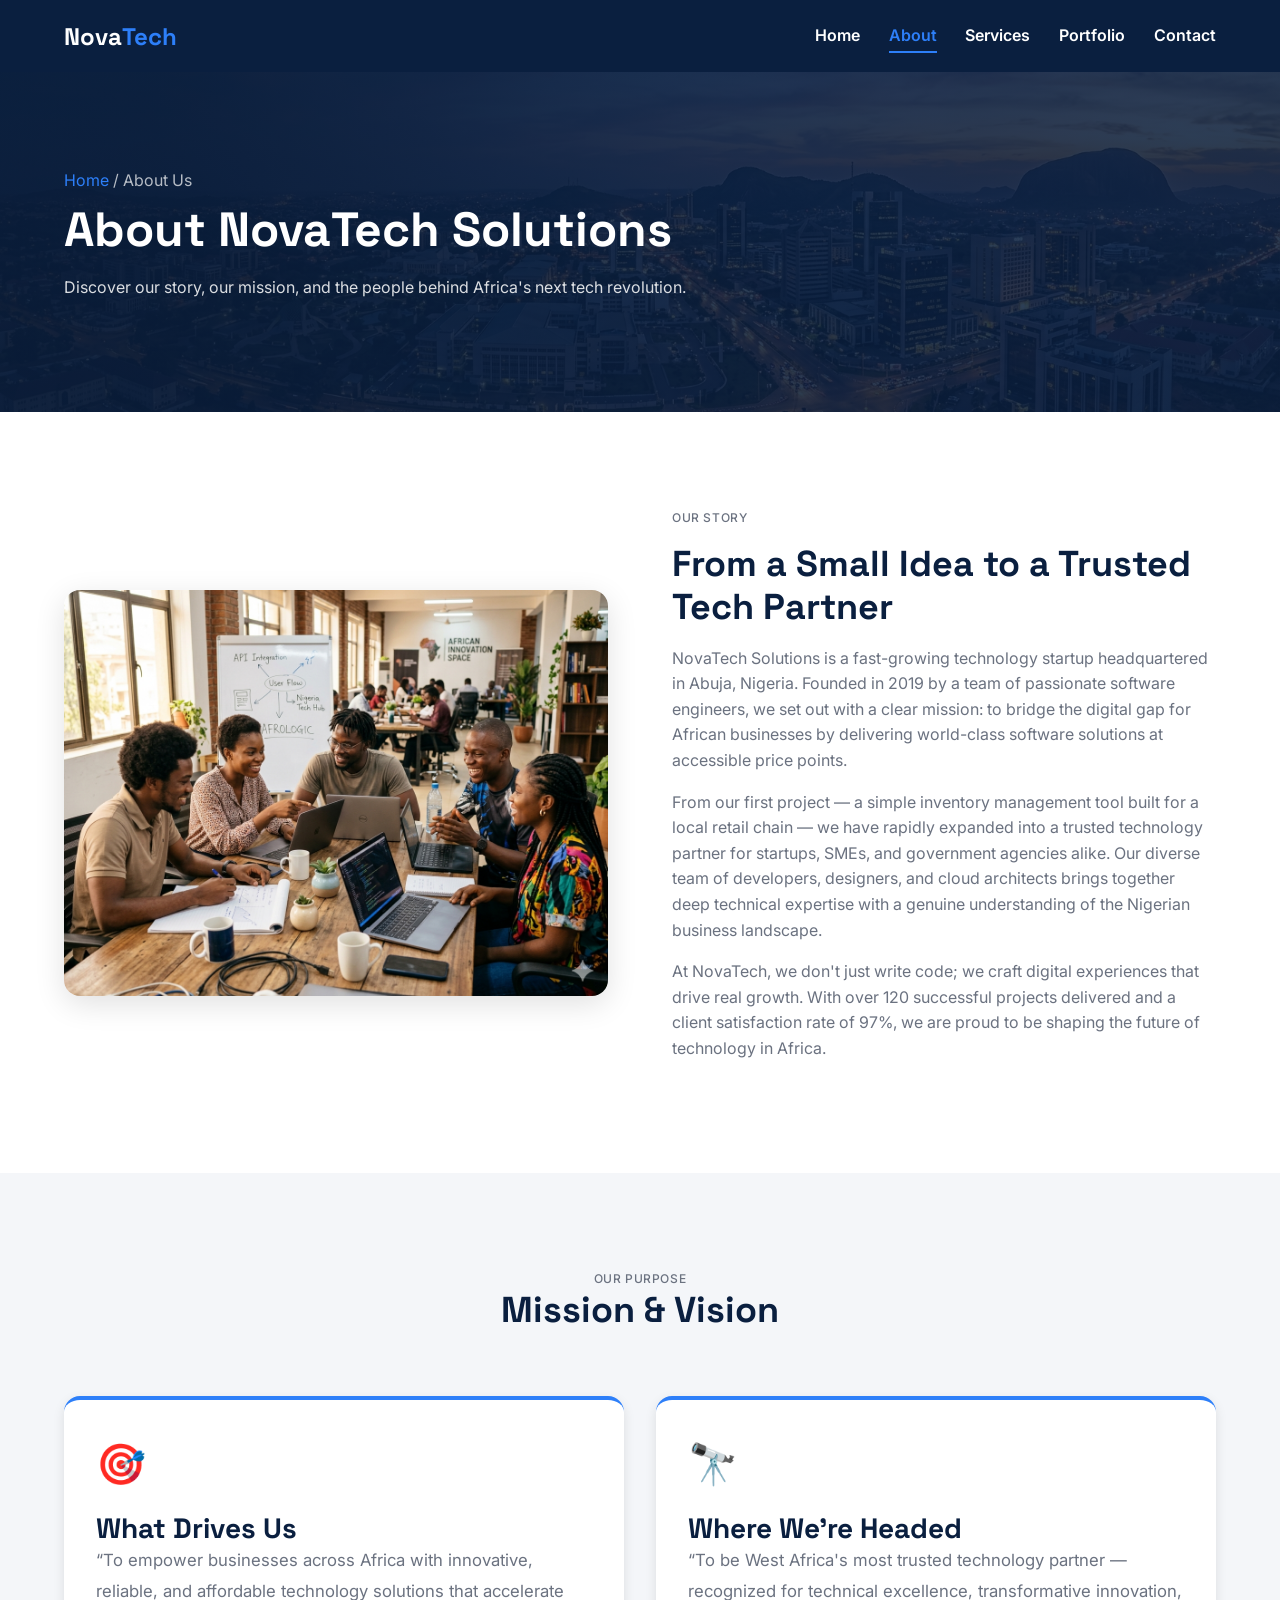
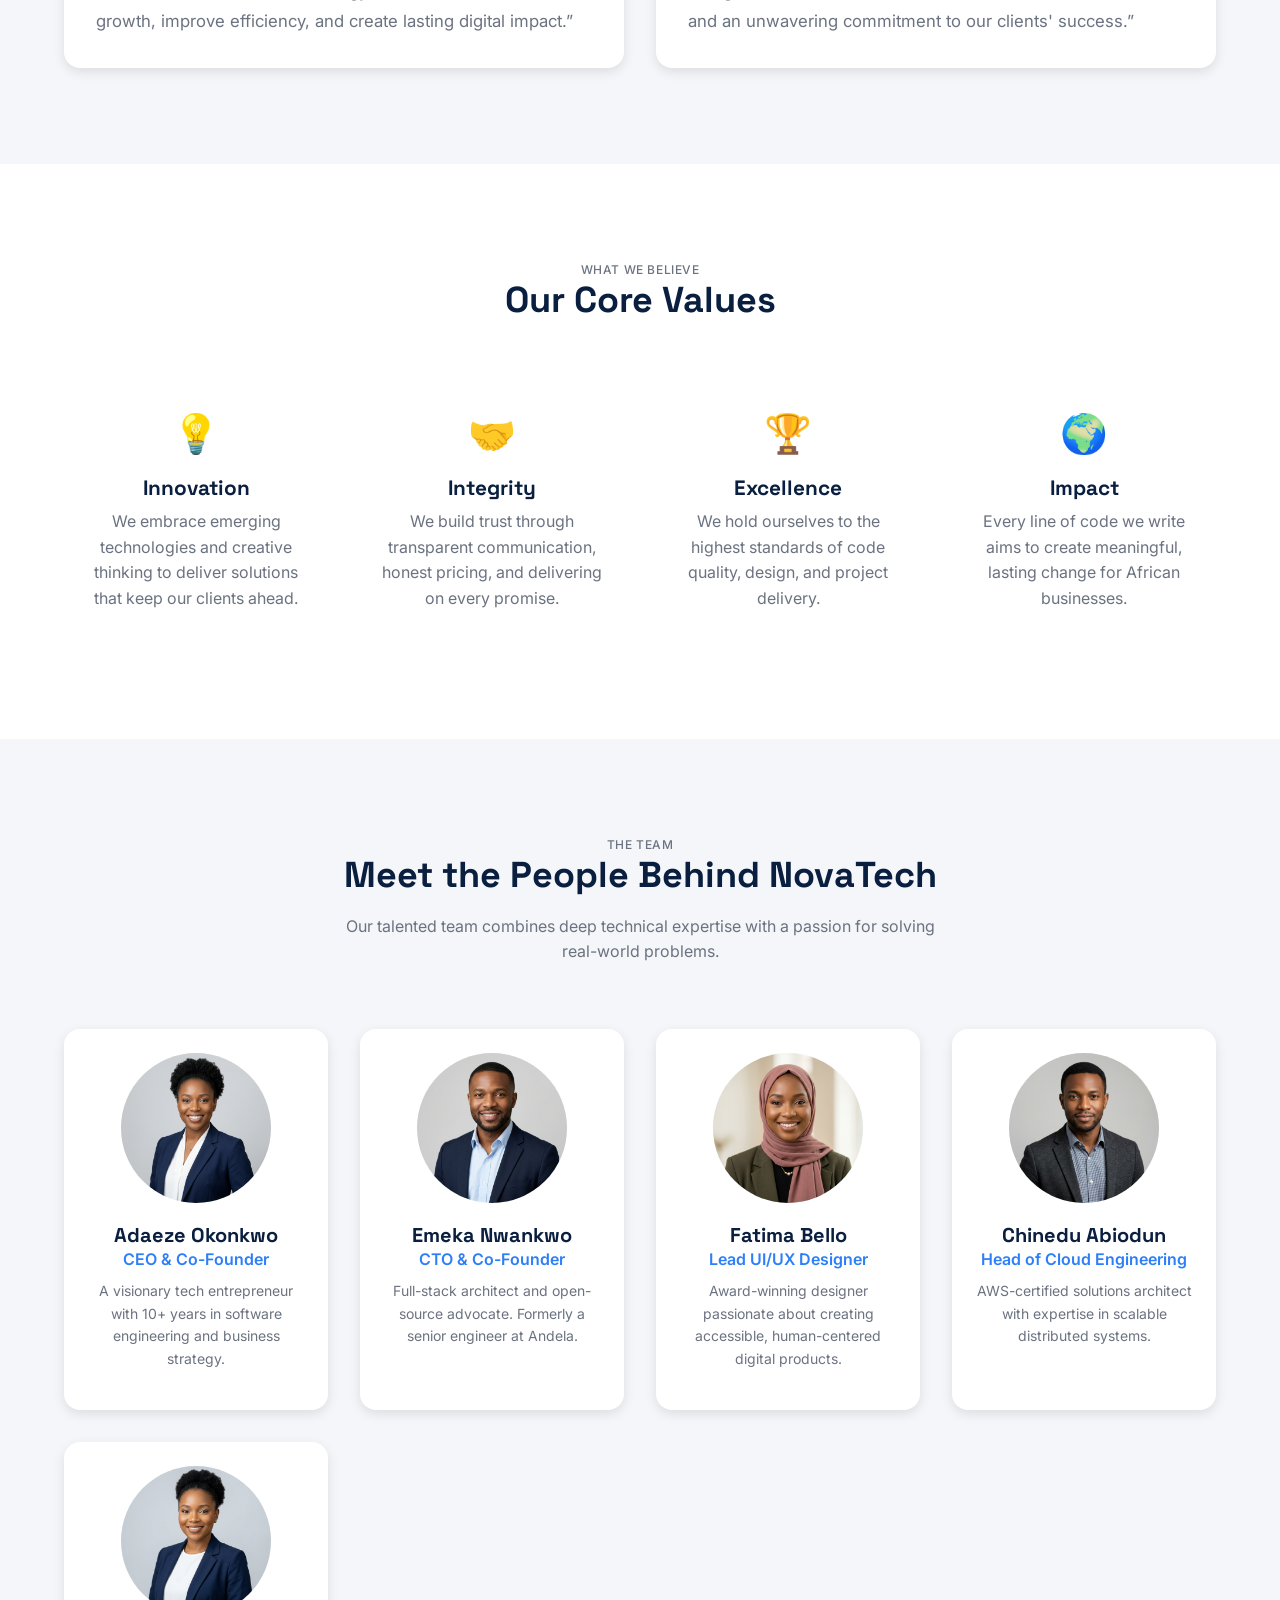
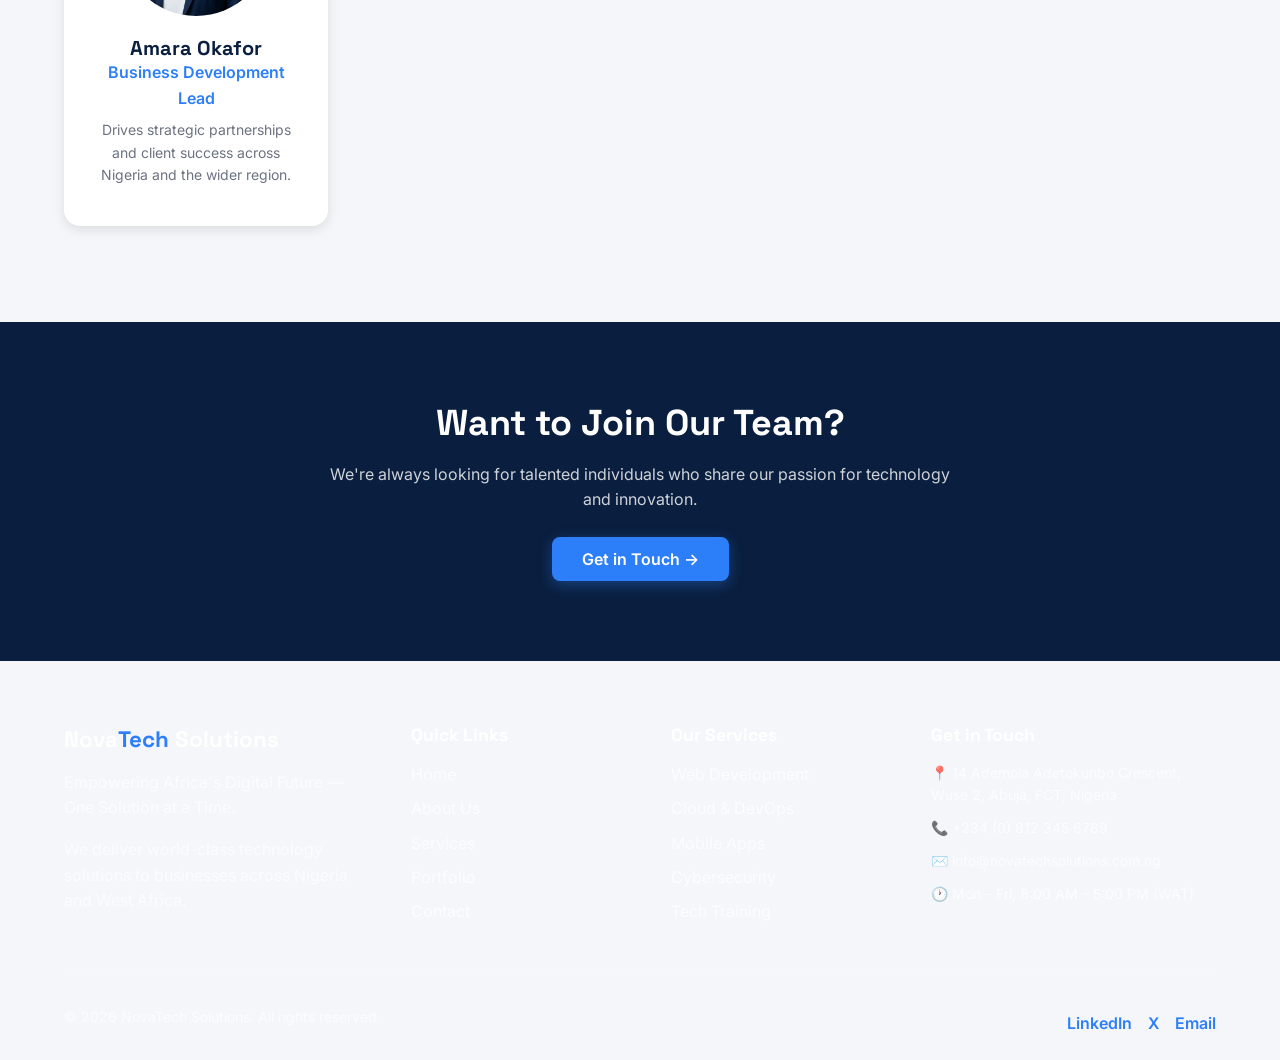
==== about.html @ c5b893ac "first commit" ====
<!DOCTYPE html><html lang="en"><head><meta charset="UTF-8"><meta name="viewport" content="width=device-width, initial-scale=1.0"><meta name="description" content="Discover the story, mission, vision, values and team behind NovaTech Solutions."><meta name="author" content="NovaTech Solutions"><link rel="icon" type="image/png" href="assets/images/icons/favicon.png"><link rel="stylesheet" href="assets/css/styles.css"><title>About Us — NovaTech Solutions</title></head><body>
<header id="main-header">
<nav id="main-nav" class="container flex-between">
<a href="index.html" class="nav-logo"><span class="logo-text">Nova<span class="text-accent">Tech</span></span></a>
<button id="menu-toggle" class="menu-toggle" aria-label="Toggle navigation menu" aria-expanded="false"><span></span><span></span><span></span></button>
<ul id="nav-menu" class="nav-menu">
<li><a href="index.html" class="nav-link ">Home</a></li>
<li><a href="about.html" class="nav-link active">About</a></li>
<li><a href="services.html" class="nav-link ">Services</a></li>
<li><a href="portfolio.html" class="nav-link ">Portfolio</a></li>
<li><a href="contact.html" class="nav-link ">Contact</a></li>
</ul></nav></header>
<main><section class="page-hero" style="background-image:linear-gradient(rgba(10,31,63,.86),rgba(10,31,63,.86)),url('assets/images/hero/about-hero-bg.png')"><div class="container"><p class="breadcrumb"><a href="index.html">Home</a> / About Us</p><h1>About NovaTech Solutions</h1><p>Discover our story, our mission, and the people behind Africa's next tech revolution.</p></div></section>
<section class="section bg-white"><div class="container split"><div class="split-image"><img src="assets/images/about/company-story.png" alt="NovaTech Solutions company story"></div><div class="split-content"><p class="text-caption">OUR STORY</p><h2>From a Small Idea to a Trusted Tech Partner</h2><p>NovaTech Solutions is a fast-growing technology startup headquartered in Abuja, Nigeria. Founded in 2019 by a team of passionate software engineers, we set out with a clear mission: to bridge the digital gap for African businesses by delivering world-class software solutions at accessible price points.</p><p>From our first project — a simple inventory management tool built for a local retail chain — we have rapidly expanded into a trusted technology partner for startups, SMEs, and government agencies alike. Our diverse team of developers, designers, and cloud architects brings together deep technical expertise with a genuine understanding of the Nigerian business landscape.</p><p>At NovaTech, we don't just write code; we craft digital experiences that drive real growth. With over 120 successful projects delivered and a client satisfaction rate of 97%, we are proud to be shaping the future of technology in Africa.</p></div></div></section>
<section class="section"><div class="container"><div class="section-header"><p class="text-caption">OUR PURPOSE</p><h2>Mission & Vision</h2></div><div class="grid grid-2"><article class="card purpose-card"><div class="service-icon">🎯</div><h3>What Drives Us</h3><blockquote>“To empower businesses across Africa with innovative, reliable, and affordable technology solutions that accelerate growth, improve efficiency, and create lasting digital impact.”</blockquote></article><article class="card purpose-card"><div class="service-icon">🔭</div><h3>Where We're Headed</h3><blockquote>“To be West Africa's most trusted technology partner — recognized for technical excellence, transformative innovation, and an unwavering commitment to our clients' success.”</blockquote></article></div></div></section>
<section class="section bg-white"><div class="container"><div class="section-header"><p class="text-caption">WHAT WE BELIEVE</p><h2>Our Core Values</h2></div><div class="grid grid-4"><article class="value"><div>💡</div><h3>Innovation</h3><p>We embrace emerging technologies and creative thinking to deliver solutions that keep our clients ahead.</p></article><article class="value"><div>🤝</div><h3>Integrity</h3><p>We build trust through transparent communication, honest pricing, and delivering on every promise.</p></article><article class="value"><div>🏆</div><h3>Excellence</h3><p>We hold ourselves to the highest standards of code quality, design, and project delivery.</p></article><article class="value"><div>🌍</div><h3>Impact</h3><p>Every line of code we write aims to create meaningful, lasting change for African businesses.</p></article></div></div></section>
<section class="section team-section"><div class="container"><div class="section-header"><p class="text-caption">THE TEAM</p><h2>Meet the People Behind NovaTech</h2><p>Our talented team combines deep technical expertise with a passion for solving real-world problems.</p></div><div class="grid grid-4 team-grid">
<article class="team-card card"><img src="assets/images/team/adaeze-okonkwo.png" alt="Adaeze Okonkwo"><h3>Adaeze Okonkwo</h3><p class="role">CEO & Co-Founder</p><p>A visionary tech entrepreneur with 10+ years in software engineering and business strategy.</p></article><article class="team-card card"><img src="assets/images/team/emeka-nwankwo.png" alt="Emeka Nwankwo"><h3>Emeka Nwankwo</h3><p class="role">CTO & Co-Founder</p><p>Full-stack architect and open-source advocate. Formerly a senior engineer at Andela.</p></article><article class="team-card card"><img src="assets/images/team/fatima-bello.png" alt="Fatima Bello"><h3>Fatima Bello</h3><p class="role">Lead UI/UX Designer</p><p>Award-winning designer passionate about creating accessible, human-centered digital products.</p></article><article class="team-card card"><img src="assets/images/team/chinedu-abiodun.png" alt="Chinedu Abiodun"><h3>Chinedu Abiodun</h3><p class="role">Head of Cloud Engineering</p><p>AWS-certified solutions architect with expertise in scalable distributed systems.</p></article><article class="team-card card"><img src="assets/images/team/amara-okafor.png" alt="Amara Okafor"><h3>Amara Okafor</h3><p class="role">Business Development Lead</p><p>Drives strategic partnerships and client success across Nigeria and the wider region.</p></article></div></div></section>
<section class="cta-section"><div class="container text-center"><h2>Want to Join Our Team?</h2><p>We're always looking for talented individuals who share our passion for technology and innovation.</p><a href="contact.html" class="btn btn-primary">Get in Touch →</a></div></section></main><footer id="main-footer" class="site-footer">
<div class="container">
<div class="footer-grid">
<div><a href="index.html" class="footer-logo">Nova<span>Tech</span> Solutions</a><p>Empowering Africa's Digital Future — One Solution at a Time.</p><p>We deliver world-class technology solutions to businesses across Nigeria and West Africa.</p></div>
<div><h3>Quick Links</h3><ul class="footer-links"><li><a href="index.html">Home</a></li><li><a href="about.html">About Us</a></li><li><a href="services.html">Services</a></li><li><a href="portfolio.html">Portfolio</a></li><li><a href="contact.html">Contact</a></li></ul></div>
<div><h3>Our Services</h3><ul class="footer-links"><li><a href="services.html">Web Development</a></li><li><a href="services.html">Cloud & DevOps</a></li><li><a href="services.html">Mobile Apps</a></li><li><a href="services.html">Cybersecurity</a></li><li><a href="services.html">Tech Training</a></li></ul></div>
<div><h3>Get in Touch</h3><ul class="contact-list"><li>📍 14 Ademola Adetokunbo Crescent, Wuse 2, Abuja, FCT, Nigeria</li><li>📞 <a href="tel:+2348123456789">+234 (0) 812 345 6789</a></li><li>✉️ <a href="mailto:info@novatechsolutions.com.ng">info@novatechsolutions.com.ng</a></li><li>🕐 Mon – Fri, 8:00 AM – 5:00 PM (WAT)</li></ul></div>
</div>
<div class="footer-bottom"><p>© 2026 NovaTech Solutions. All rights reserved.</p><div class="social-links"><a href="https://linkedin.com/company/novatechsolutions" target="_blank" rel="noopener">LinkedIn</a><a href="https://twitter.com/NovaTechAbuja" target="_blank" rel="noopener">X</a><a href="mailto:info@novatechsolutions.com.ng">Email</a></div></div>
</div></footer><button id="scroll-top-btn" class="scroll-top-btn" aria-label="Scroll to top">↑</button><script src="assets/js/main.js"></script></body></html>
---- assets/css/styles.css ----
/* ==========================================================
   NOVATECH SOLUTIONS — DESIGN SYSTEM TOKENS
   Company Website Assessment | 3LOGY Bootcamp 2026
   ========================================================== */

/* ── Google Fonts ───────────────────────────────────────── */
@import url('https://fonts.googleapis.com/css2?family=Inter:wght@400;500;600&family=Space+Grotesk:wght@500;700&display=swap');

/* ── Design Tokens (CSS Custom Properties) ──────────────── */
:root {

  /* ─── Color Palette ─────────────────────────────────── */
  --color-primary:        #0A1F3F;
  --color-primary-hover:  #0D2A52;
  --color-secondary:      #132E5B;
  --color-accent:         #2D7FF9;
  --color-accent-hover:   #1B6AE0;
  --color-accent-light:   #E8F1FE;
  --color-background:     #F4F6F9;
  --color-white:          #FFFFFF;
  --color-text:           #1A1A2E;
  --color-text-light:     #6B7280;
  --color-error:          #E53935;
  --color-success:        #00C853;
  --color-warning:        #FFB300;

  /* ─── Typography ────────────────────────────────────── */
  --font-heading:  'Space Grotesk', sans-serif;
  --font-body:     'Inter', sans-serif;

  /* ─── Font Sizes ────────────────────────────────────── */
  --fs-h1:       3rem;        /* 48px */
  --fs-h2:       2.25rem;     /* 36px */
  --fs-h3:       1.75rem;     /* 28px */
  --fs-h4:       1.375rem;    /* 22px */
  --fs-body:     1rem;        /* 16px */
  --fs-small:    0.875rem;    /* 14px */
  --fs-caption:  0.75rem;     /* 12px */

  /* ─── Font Weights ──────────────────────────────────── */
  --fw-regular:   400;
  --fw-medium:    500;
  --fw-semibold:  600;
  --fw-bold:      700;

  /* ─── Line Heights ──────────────────────────────────── */
  --lh-heading:  1.2;
  --lh-body:     1.6;
  --lh-small:    1.5;

  /* ─── Spacing ───────────────────────────────────────── */
  --space-xs:   0.25rem;    /*  4px */
  --space-sm:   0.5rem;     /*  8px */
  --space-md:   1rem;       /* 16px */
  --space-lg:   1.5rem;     /* 24px */
  --space-xl:   2rem;       /* 32px */
  --space-2xl:  3rem;       /* 48px */
  --space-3xl:  4rem;       /* 64px */
  --space-4xl:  6rem;       /* 96px */

  /* ─── Border Radius ─────────────────────────────────── */
  --radius-sm:    4px;
  --radius-md:    8px;
  --radius-lg:    16px;
  --radius-full:  9999px;

  /* ─── Shadows ───────────────────────────────────────── */
  --shadow-sm:     0 1px 3px rgba(0, 0, 0, 0.08);
  --shadow-md:     0 4px 12px rgba(0, 0, 0, 0.1);
  --shadow-lg:     0 8px 30px rgba(0, 0, 0, 0.12);
  --shadow-accent: 0 4px 14px rgba(45, 127, 249, 0.35);

  /* ─── Transitions ───────────────────────────────────── */
  --transition-fast:    all 0.15s ease;
  --transition-normal:  all 0.3s ease;
  --transition-slow:    all 0.5s ease;

  /* ─── Layout ────────────────────────────────────────── */
  --max-width:   1200px;
  --nav-height:  72px;
}


/* ==========================================================
   BASE RESET & GLOBAL STYLES
   ========================================================== */

*,
*::before,
*::after {
  margin: 0;
  padding: 0;
  box-sizing: border-box;
}

html {
  font-size: 16px;              /* 1rem = 16px */
  scroll-behavior: smooth;
}

body {
  font-family: var(--font-body);
  font-size: var(--fs-body);
  font-weight: var(--fw-regular);
  line-height: var(--lh-body);
  color: var(--color-text);
  background-color: var(--color-background);
  -webkit-font-smoothing: antialiased;
  -moz-osx-font-smoothing: grayscale;
}

img {
  max-width: 100%;
  height: auto;
  display: block;
}

ul, ol {
  list-style: none;
}


/* ==========================================================
   TYPOGRAPHY
   ========================================================== */

h1, h2, h3, h4 {
  font-family: var(--font-heading);
  line-height: var(--lh-heading);
  color: var(--color-primary);
}

h1 { font-size: var(--fs-h1); font-weight: var(--fw-bold);   }
h2 { font-size: var(--fs-h2); font-weight: var(--fw-bold);   }
h3 { font-size: var(--fs-h3); font-weight: var(--fw-bold);   }
h4 { font-size: var(--fs-h4); font-weight: var(--fw-medium); }

p {
  margin-bottom: var(--space-md);
  color: var(--color-text);
}

small,
.text-small {
  font-size: var(--fs-small);
  line-height: var(--lh-small);
}

.text-caption {
  font-size: var(--fs-caption);
  font-weight: var(--fw-medium);
  color: var(--color-text-light);
  text-transform: uppercase;
  letter-spacing: 0.05em;
}

a {
  color: var(--color-accent);
  text-decoration: none;
  transition: var(--transition-fast);
}

a:hover {
  color: var(--color-accent-hover);
}


/* ==========================================================
   BUTTON STYLES
   ========================================================== */

.btn {
  display: inline-flex;
  align-items: center;
  justify-content: center;
  gap: var(--space-sm);
  padding: 0.75rem 1.75rem;
  font-family: var(--font-body);
  font-size: var(--fs-body);
  font-weight: var(--fw-semibold);
  line-height: 1;
  border: 2px solid transparent;
  border-radius: var(--radius-md);
  cursor: pointer;
  transition: var(--transition-normal);
  text-decoration: none;
}

.btn:active {
  transform: translateY(0);
}

/* ─── Primary Button ──────────────────────────────────── */
.btn-primary {
  background-color: var(--color-accent);
  color: var(--color-white);
  border-color: var(--color-accent);
  box-shadow: var(--shadow-accent);
}

.btn-primary:hover {
  background-color: var(--color-accent-hover);
  border-color: var(--color-accent-hover);
  box-shadow: 0 6px 20px rgba(45, 127, 249, 0.45);
  transform: translateY(-2px);
}

/* ─── Secondary Button ────────────────────────────────── */
.btn-secondary {
  background-color: var(--color-primary);
  color: var(--color-white);
  border-color: var(--color-primary);
  box-shadow: 0 4px 14px rgba(10, 31, 63, 0.25);
}

.btn-secondary:hover {
  background-color: var(--color-primary-hover);
  border-color: var(--color-primary-hover);
  box-shadow: 0 6px 20px rgba(10, 31, 63, 0.35);
  transform: translateY(-2px);
}

/* ─── Outline Button ──────────────────────────────────── */
.btn-outline {
  background-color: transparent;
  color: var(--color-accent);
  border-color: var(--color-accent);
}

.btn-outline:hover {
  background-color: var(--color-accent);
  color: var(--color-white);
  box-shadow: var(--shadow-accent);
  transform: translateY(-2px);
}


/* ==========================================================
   LAYOUT UTILITIES
   ========================================================== */

.container {
  width: 100%;
  max-width: var(--max-width);
  margin: 0 auto;
  padding: 0 var(--space-lg);
}

.section {
  padding: var(--space-4xl) 0;
}

.section-header {
  text-align: center;
  margin-bottom: var(--space-3xl);
}

.section-header h2 {
  margin-bottom: var(--space-md);
}

.section-header p {
  max-width: 600px;
  margin: 0 auto;
  color: var(--color-text-light);
}


/* ==========================================================
   CARD COMPONENT
   ========================================================== */

.card {
  background-color: var(--color-white);
  border-radius: var(--radius-lg);
  padding: var(--space-xl);
  box-shadow: var(--shadow-md);
  transition: var(--transition-normal);
}

.card:hover {
  box-shadow: var(--shadow-lg);
  transform: translateY(-4px);
}


/* ==========================================================
   FORM ELEMENTS
   ========================================================== */

.form-group {
  margin-bottom: var(--space-lg);
}

.form-group label {
  display: block;
  font-size: var(--fs-small);
  font-weight: var(--fw-medium);
  color: var(--color-text);
  margin-bottom: var(--space-xs);
}

.form-group input,
.form-group textarea,
.form-group select {
  width: 100%;
  padding: 0.75rem 1rem;
  font-family: var(--font-body);
  font-size: var(--fs-body);
  color: var(--color-text);
  background-color: var(--color-white);
  border: 1.5px solid #D1D5DB;
  border-radius: var(--radius-md);
  transition: var(--transition-fast);
  outline: none;
}

.form-group input:focus,
.form-group textarea:focus,
.form-group select:focus {
  border-color: var(--color-accent);
  box-shadow: 0 0 0 3px var(--color-accent-light);
}

.form-group input::placeholder,
.form-group textarea::placeholder {
  color: var(--color-text-light);
}

.form-group textarea {
  resize: vertical;
  min-height: 120px;
}

.form-error {
  font-size: var(--fs-small);
  color: var(--color-error);
  margin-top: var(--space-xs);
}


/* ==========================================================
   HELPER / UTILITY CLASSES
   ========================================================== */

.text-center  { text-align: center; }
.text-left    { text-align: left; }
.text-right   { text-align: right; }
.text-accent  { color: var(--color-accent); }
.text-muted   { color: var(--color-text-light); }
.text-white   { color: var(--color-white); }
.bg-primary   { background-color: var(--color-primary); }
.bg-secondary { background-color: var(--color-secondary); }
.bg-white     { background-color: var(--color-white); }
.bg-light     { background-color: var(--color-background); }

.flex         { display: flex; }
.flex-center  { display: flex; align-items: center; justify-content: center; }
.flex-between { display: flex; align-items: center; justify-content: space-between; }
.flex-column  { flex-direction: column; }
.flex-wrap    { flex-wrap: wrap; }
.gap-sm       { gap: var(--space-sm); }
.gap-md       { gap: var(--space-md); }
.gap-lg       { gap: var(--space-lg); }
.gap-xl       { gap: var(--space-xl); }


/* ==========================================================
   RESPONSIVE GRID (Simple 12-column helper)
   ========================================================== */

.grid {
  display: grid;
  gap: var(--space-xl);
}

.grid-2 { grid-template-columns: repeat(2, 1fr); }
.grid-3 { grid-template-columns: repeat(3, 1fr); }
.grid-4 { grid-template-columns: repeat(4, 1fr); }

@media (max-width: 992px) {
  .grid-4 { grid-template-columns: repeat(2, 1fr); }
  .grid-3 { grid-template-columns: repeat(2, 1fr); }
}

@media (max-width: 768px) {
  :root {
    --fs-h1:   2.25rem;   /* 36px on mobile */
    --fs-h2:   1.75rem;   /* 28px on mobile */
    --fs-h3:   1.5rem;    /* 24px on mobile */
  }

  .grid-2,
  .grid-3,
  .grid-4 {
    grid-template-columns: 1fr;
  }

  .section {
    padding: var(--space-3xl) 0;
  }
}

@media (max-width: 480px) {
  :root {
    --fs-h1:   2rem;      /* 32px on small mobile */
  }

  .container {
    padding: 0 var(--space-md);
  }
}


/* ==========================================================
   STUDENTS: ADD YOUR CUSTOM STYLES BELOW THIS LINE
   ========================================================== */


/* ==========================================================
   NOVATECH CUSTOM COMPONENTS
   ========================================================== */
body { overflow-x: hidden; }
main { padding-top: var(--nav-height); }

#main-header {
  position: fixed; top: 0; left: 0; width: 100%; height: var(--nav-height);
  z-index: 100; background: var(--color-primary); transition: var(--transition-normal);
}
#main-header.scrolled { background: rgba(10,31,63,.96); box-shadow: var(--shadow-lg); }
#main-nav { height: 100%; }
.nav-logo { color: var(--color-white); font: 700 1.5rem var(--font-heading); }
.nav-logo:hover { color: var(--color-white); }
.nav-menu { display:flex; align-items:center; gap:1.8rem; }
.nav-link { color: var(--color-white); font-weight:600; position:relative; padding:.5rem 0; }
.nav-link:hover, .nav-link.active { color:var(--color-accent); }
.nav-link.active::after { content:""; position:absolute; left:0; right:0; bottom:0; height:2px; background:var(--color-accent); }
.menu-toggle { display:none; width:44px; height:44px; border:0; background:transparent; cursor:pointer; padding:9px; }
.menu-toggle span { display:block; height:2px; background:white; margin:5px 0; transition:.25s; }
.menu-toggle.active span:nth-child(1){transform:translateY(7px) rotate(45deg)}
.menu-toggle.active span:nth-child(2){opacity:0}
.menu-toggle.active span:nth-child(3){transform:translateY(-7px) rotate(-45deg)}

.hero { min-height:calc(100vh - var(--nav-height)); position:relative; display:flex; align-items:center; color:white; background:linear-gradient(135deg,rgba(10,31,63,.92),rgba(19,46,91,.85)),url('../images/hero/hero-bg.png') center/cover; }
.hero-overlay { position:absolute; inset:0; background:linear-gradient(135deg,rgba(10,31,63,.35),rgba(45,127,249,.18)); }
.hero-content { position:relative; z-index:1; max-width:800px; text-align:center; margin:auto; }
.hero h1 { color:white; font-size:clamp(2.6rem,6vw,4.5rem); margin:1rem 0; }
.hero p:not(.text-caption) { color:rgba(255,255,255,.88); max-width:680px; margin:0 auto 2rem; font-size:1.08rem; }
.hero-actions { display:flex; justify-content:center; gap:1rem; flex-wrap:wrap; }
.hero-outline { color:white; border-color:white; }
.hero-outline:hover { color:white; border-color:var(--color-accent); }

.page-hero { min-height:340px; display:flex; align-items:center; color:white; background-color:var(--color-primary); background-position:center; background-size:cover; }
.page-hero h1 { color:white; margin:.5rem 0 1rem; }
.page-hero > .container > p:not(.breadcrumb) { color:rgba(255,255,255,.85); max-width:700px; }
.breadcrumb { color:rgba(255,255,255,.7); margin:0; }
.breadcrumb a { color:var(--color-accent); }

.service-icon { font-size:2.5rem; margin-bottom:1rem; }
.service-preview h3 { font-size:1.35rem; }
.service-preview p { color:var(--color-text-light); }
.service-preview a { font-weight:600; }
.stats-section { background:var(--color-background); }
.stat { text-align:center; padding:1.5rem; }
.stat strong { display:block; color:var(--color-accent); font:700 3rem var(--font-heading); }
.stat span { color:var(--color-text-light); }
.split { display:grid; grid-template-columns:1fr 1fr; gap:4rem; align-items:center; }
.split-image img { width:100%; border-radius:var(--radius-lg); box-shadow:var(--shadow-lg); }
.split-content h2 { margin:.5rem 0 1rem; }
.split-content p { color:var(--color-text-light); }
.testimonials { background:var(--color-background); }
.testimonial p { color:var(--color-text-light); font-style:italic; }
.testimonial strong, .testimonial span { display:block; }
.testimonial span { color:var(--color-text-light); font-size:var(--fs-small); margin-top:.25rem; }
.cta-section { padding:5rem 0; background:var(--color-primary); color:white; }
.cta-section h2 { color:white; margin-bottom:1rem; }
.cta-section p { color:rgba(255,255,255,.8); max-width:650px; margin:0 auto 1.5rem; }

.purpose-card { border-top:4px solid var(--color-accent); }
.purpose-card blockquote { color:var(--color-text-light); font-size:1.05rem; line-height:1.8; }
.value { text-align:center; padding:1rem; }
.value > div { font-size:2.4rem; }
.value h3 { font-size:1.3rem; margin:.75rem 0 .5rem; }
.value p { color:var(--color-text-light); }
.team-section { background:var(--color-background); }
.team-grid { align-items:stretch; }
.team-card { text-align:center; padding:1.5rem; }
.team-card img { width:150px; height:150px; object-fit:cover; border-radius:50%; margin:0 auto 1.25rem; }
.team-card h3 { font-size:1.25rem; }
.team-card .role { color:var(--color-accent); font-weight:600; margin-bottom:.5rem; }
.team-card > p:last-child { color:var(--color-text-light); font-size:var(--fs-small); }

.services-grid .service-card { display:flex; flex-direction:column; }
.service-card { position:relative; }
.service-number { position:absolute; top:1.5rem; right:1.5rem; color:#dbe5f4; font:700 2rem var(--font-heading); }
.service-card h2 { font-size:1.4rem; margin-bottom:.75rem; }
.service-card > p { color:var(--color-text-light); }
.feature-list { margin:0 0 1.5rem; }
.feature-list li { color:var(--color-text-light); margin:.55rem 0; font-size:var(--fs-small); }
.service-card .btn { margin-top:auto; align-self:flex-start; }

.modal { display:none; position:fixed; inset:0; z-index:1000; align-items:center; justify-content:center; }
.modal.active { display:flex; }
.modal-overlay { position:absolute; inset:0; background:rgba(0,0,0,.65); }
.modal-container { position:relative; z-index:1001; width:min(600px,90%); max-height:80vh; overflow:auto; padding:2.5rem; background:var(--color-white); border-radius:var(--radius-lg); box-shadow:var(--shadow-lg); }
.modal-container h2 { margin:.5rem 0 1rem; }
.modal-close { position:absolute; top:1rem; right:1rem; border:0; background:transparent; font-size:2rem; color:var(--color-text-light); cursor:pointer; }
.modal-close:hover { color:var(--color-error); }

.filter-buttons { display:flex; justify-content:center; flex-wrap:wrap; gap:.75rem; margin-bottom:2.5rem; }
.filter-btn { padding:.65rem 1rem; }
.filter-btn.active { background:var(--color-accent); color:white; }
.portfolio-card { padding:0; overflow:hidden; }
.portfolio-card.hidden { display:none; }
.portfolio-card > img { width:100%; aspect-ratio:16/10; object-fit:cover; }
.portfolio-content { padding:1.5rem; }
.portfolio-content h2 { font-size:1.4rem; margin:.7rem 0; }
.portfolio-content p { color:var(--color-text-light); }
.tag { display:inline-block; padding:.25rem .65rem; border-radius:var(--radius-full); background:var(--color-accent-light); color:var(--color-accent); font-size:var(--fs-caption); font-weight:600; text-transform:uppercase; }

.contact-grid { display:grid; grid-template-columns:1.2fr .8fr; gap:4rem; }
.contact-grid h2 { margin:.5rem 0 1rem; }
#contact-form-wrapper > p:not(.text-caption), .contact-info > p:not(.text-caption) { color:var(--color-text-light); }
.form-error { display:block; min-height:1.25rem; }
.input-error { border-color:var(--color-error)!important; box-shadow:0 0 0 3px rgba(229,57,53,.12)!important; }
.form-success { margin-top:1rem; color:var(--color-success); font-weight:600; }
.contact-info { background:var(--color-background); border-radius:var(--radius-lg); padding:2rem; }
.info-item { display:flex; gap:1rem; margin:1.5rem 0; }
.info-item > span { font-size:1.4rem; }
.info-item strong { display:block; margin-bottom:.25rem; }
.info-item p { color:var(--color-text-light); margin:0; }
.contact-social { border-top:1px solid #d9dee7; padding-top:1.5rem; margin-top:2rem; }
.social-links { display:flex; gap:1rem; margin-top:.75rem; }
.social-links a { color:var(--color-accent); font-weight:600; }
.map-placeholder { padding:4rem 0; background:linear-gradient(135deg,#dce8f8,#eef3f8); }
.map-placeholder .container > div { min-height:220px; display:flex; flex-direction:column; align-items:center; justify-content:center; text-align:center; border:2px dashed #9bb4d3; border-radius:var(--radius-lg); background:rgba(255,255,255,.55); }
.map-placeholder span { font-size:2.5rem; }

.site-footer { color:white; padding:4rem 0 1.5rem; }
.site-footer p { color:rgba(255,255,255,.7); }
.footer-grid { display:grid; grid-template-columns:1.4fr 1fr 1fr 1.3fr; gap:2.5rem; }
.site-footer h3 { color:white; font-size:1.1rem; margin-bottom:1rem; }
.footer-logo { color:white; font:700 1.4rem var(--font-heading); display:inline-block; margin-bottom:1rem; }
.footer-logo span { color:var(--color-accent); }
.footer-links li { margin:.55rem 0; }
.footer-links a, .contact-list a { color:rgba(255,255,255,.75); }
.footer-links a:hover, .contact-list a:hover { color:white; }
.contact-list li { color:rgba(255,255,255,.75); margin:.65rem 0; font-size:var(--fs-small); }
.footer-bottom { display:flex; justify-content:space-between; align-items:center; gap:1rem; border-top:1px solid rgba(255,255,255,.15); margin-top:2.5rem; padding-top:1.5rem; }
.footer-bottom p { margin:0; font-size:var(--fs-small); }

.scroll-top-btn { position:fixed; right:1.5rem; bottom:1.5rem; width:48px; height:48px; border:0; border-radius:50%; background:var(--color-accent); color:white; font-size:1.3rem; cursor:pointer; opacity:0; pointer-events:none; transform:translateY(10px); transition:var(--transition-normal); box-shadow:var(--shadow-md); z-index:99; }
.scroll-top-btn.visible { opacity:1; pointer-events:auto; transform:translateY(0); }
.scroll-top-btn:hover { background:var(--color-accent-hover); transform:translateY(-3px); }

@media (max-width: 992px) {
  .footer-grid { grid-template-columns:repeat(2,1fr); }
  .contact-grid { grid-template-columns:1fr; }
  .team-grid { grid-template-columns:repeat(2,1fr); }
}
@media (max-width: 768px) {
  body.menu-open { overflow:hidden; }
  .menu-toggle { display:block; }
  .nav-menu { position:absolute; top:var(--nav-height); left:0; right:0; display:flex; flex-direction:column; align-items:stretch; gap:0; background:var(--color-primary); padding:.5rem 1.5rem 1rem; transform:translateY(-130%); opacity:0; pointer-events:none; transition:.25s ease; box-shadow:var(--shadow-lg); }
  .nav-menu.active { transform:translateY(0); opacity:1; pointer-events:auto; }
  .nav-link { display:block; padding:1rem; border-bottom:1px solid rgba(255,255,255,.08); }
  .nav-link.active::after { display:none; }
  .hero { min-height:calc(100vh - var(--nav-height)); }
  .split { grid-template-columns:1fr; gap:2rem; }
  .split-image { order:0; }
  .footer-grid { grid-template-columns:1fr; }
  .footer-bottom { flex-direction:column; align-items:flex-start; }
  .page-hero { min-height:300px; }
}
@media (max-width: 560px) {
  .hero h1 { font-size:2.5rem; }
  .hero-actions { flex-direction:column; }
  .hero-actions .btn { width:100%; }
  .team-grid { grid-template-columns:1fr; }
  .filter-buttons .btn { flex:1 1 40%; }
  .modal-container { padding:2rem 1.5rem; }
}
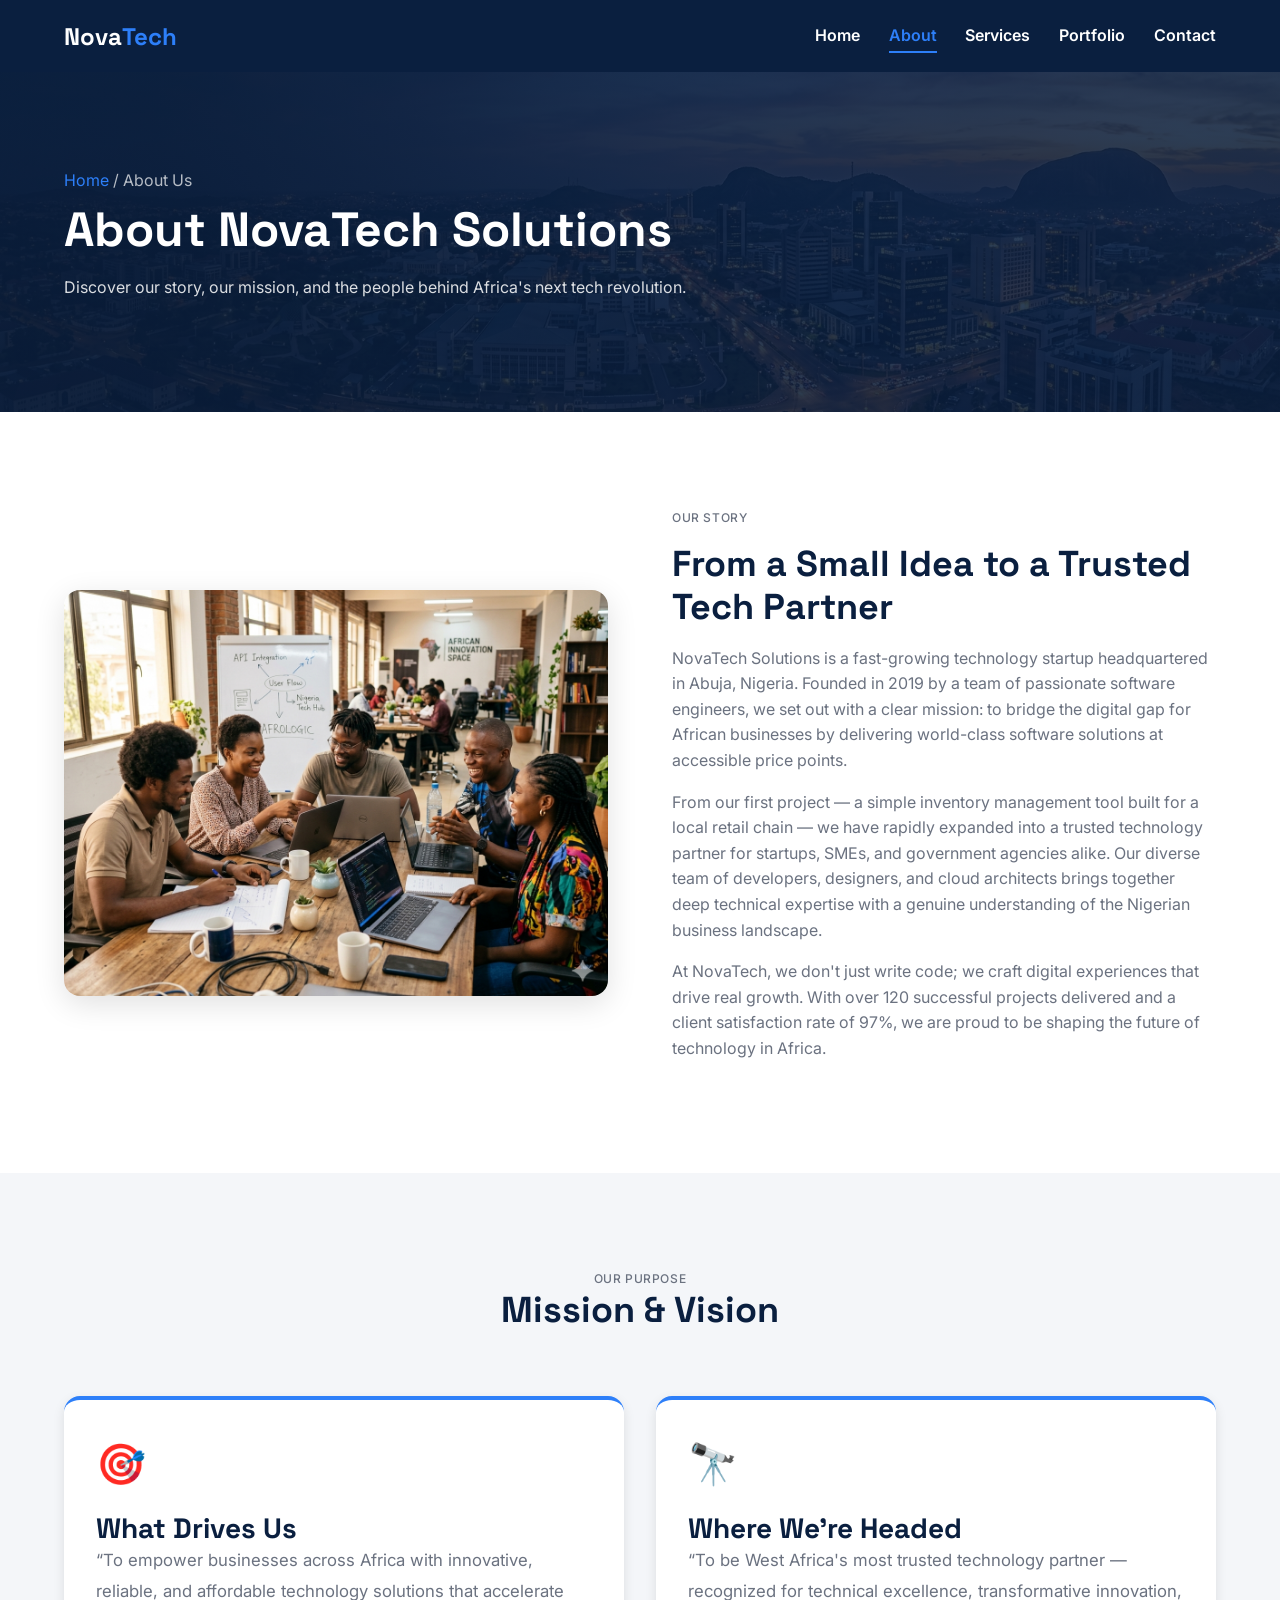
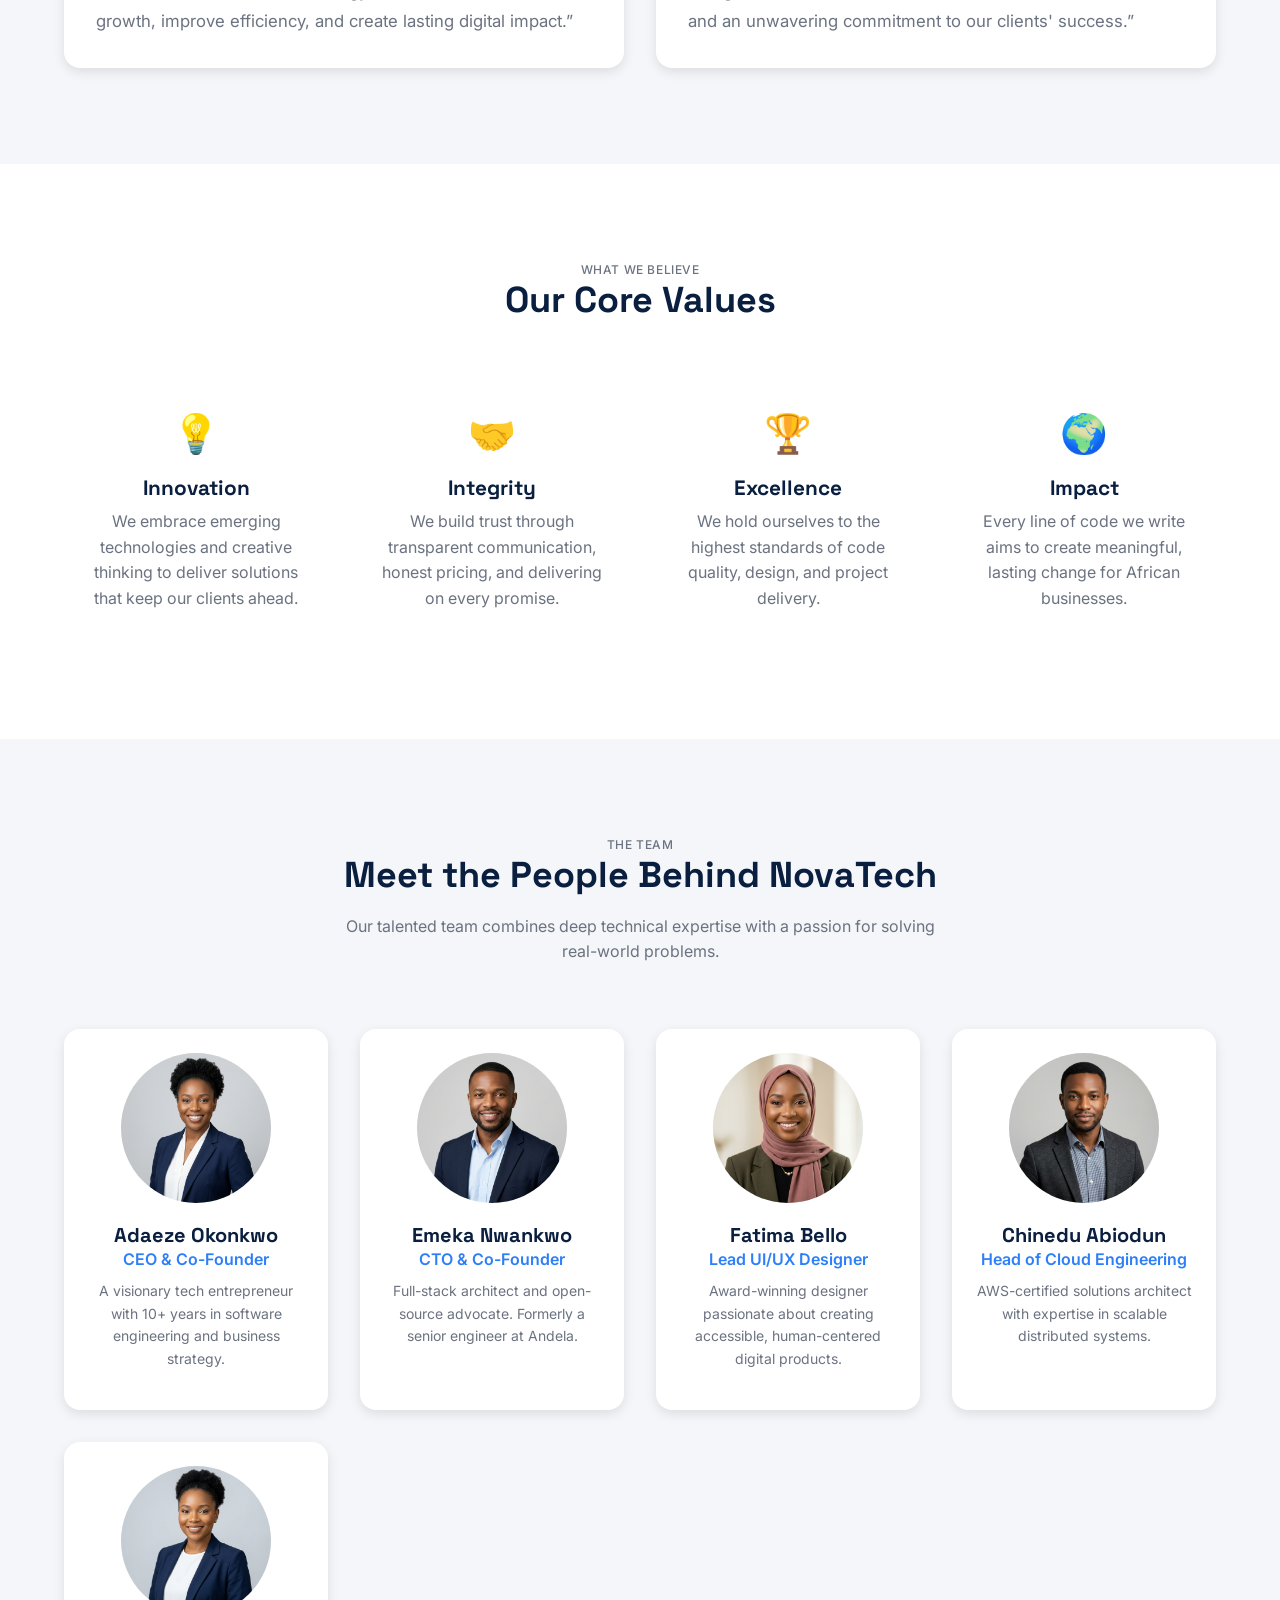
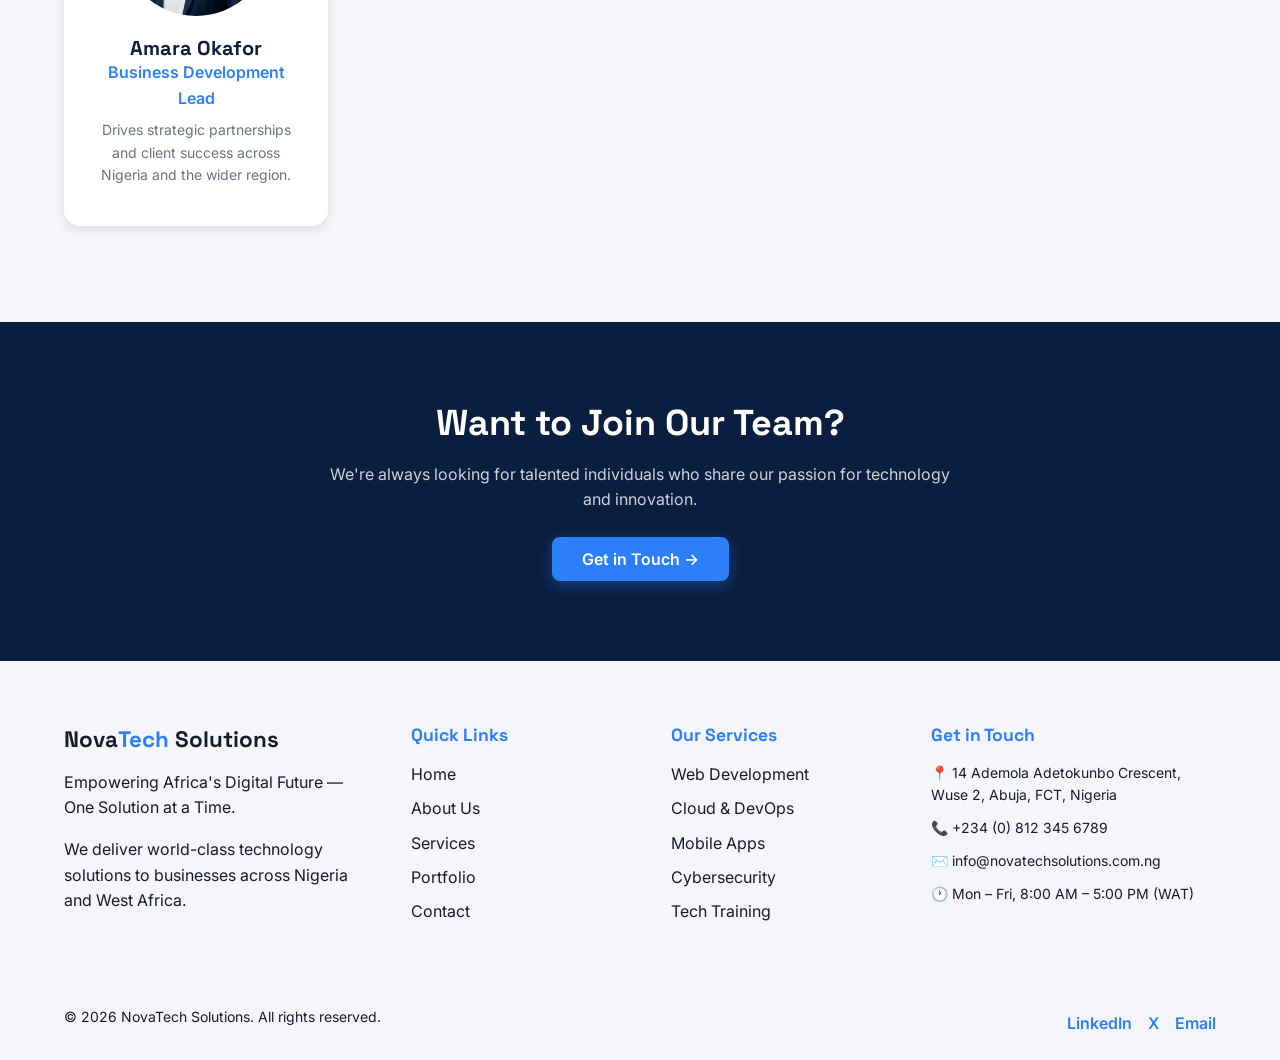
==== commit 4feed12f: "changed colors to fit mockuo and also did indentation" ====
--- a/about.html
+++ b/about.html
@@ -1,28 +1,315 @@
-<!DOCTYPE html><html lang="en"><head><meta charset="UTF-8"><meta name="viewport" content="width=device-width, initial-scale=1.0"><meta name="description" content="Discover the story, mission, vision, values and team behind NovaTech Solutions."><meta name="author" content="NovaTech Solutions"><link rel="icon" type="image/png" href="assets/images/icons/favicon.png"><link rel="stylesheet" href="assets/css/styles.css"><title>About Us — NovaTech Solutions</title></head><body>
-<header id="main-header">
-<nav id="main-nav" class="container flex-between">
-<a href="index.html" class="nav-logo"><span class="logo-text">Nova<span class="text-accent">Tech</span></span></a>
-<button id="menu-toggle" class="menu-toggle" aria-label="Toggle navigation menu" aria-expanded="false"><span></span><span></span><span></span></button>
-<ul id="nav-menu" class="nav-menu">
-<li><a href="index.html" class="nav-link ">Home</a></li>
-<li><a href="about.html" class="nav-link active">About</a></li>
-<li><a href="services.html" class="nav-link ">Services</a></li>
-<li><a href="portfolio.html" class="nav-link ">Portfolio</a></li>
-<li><a href="contact.html" class="nav-link ">Contact</a></li>
-</ul></nav></header>
-<main><section class="page-hero" style="background-image:linear-gradient(rgba(10,31,63,.86),rgba(10,31,63,.86)),url('assets/images/hero/about-hero-bg.png')"><div class="container"><p class="breadcrumb"><a href="index.html">Home</a> / About Us</p><h1>About NovaTech Solutions</h1><p>Discover our story, our mission, and the people behind Africa's next tech revolution.</p></div></section>
-<section class="section bg-white"><div class="container split"><div class="split-image"><img src="assets/images/about/company-story.png" alt="NovaTech Solutions company story"></div><div class="split-content"><p class="text-caption">OUR STORY</p><h2>From a Small Idea to a Trusted Tech Partner</h2><p>NovaTech Solutions is a fast-growing technology startup headquartered in Abuja, Nigeria. Founded in 2019 by a team of passionate software engineers, we set out with a clear mission: to bridge the digital gap for African businesses by delivering world-class software solutions at accessible price points.</p><p>From our first project — a simple inventory management tool built for a local retail chain — we have rapidly expanded into a trusted technology partner for startups, SMEs, and government agencies alike. Our diverse team of developers, designers, and cloud architects brings together deep technical expertise with a genuine understanding of the Nigerian business landscape.</p><p>At NovaTech, we don't just write code; we craft digital experiences that drive real growth. With over 120 successful projects delivered and a client satisfaction rate of 97%, we are proud to be shaping the future of technology in Africa.</p></div></div></section>
-<section class="section"><div class="container"><div class="section-header"><p class="text-caption">OUR PURPOSE</p><h2>Mission & Vision</h2></div><div class="grid grid-2"><article class="card purpose-card"><div class="service-icon">🎯</div><h3>What Drives Us</h3><blockquote>“To empower businesses across Africa with innovative, reliable, and affordable technology solutions that accelerate growth, improve efficiency, and create lasting digital impact.”</blockquote></article><article class="card purpose-card"><div class="service-icon">🔭</div><h3>Where We're Headed</h3><blockquote>“To be West Africa's most trusted technology partner — recognized for technical excellence, transformative innovation, and an unwavering commitment to our clients' success.”</blockquote></article></div></div></section>
-<section class="section bg-white"><div class="container"><div class="section-header"><p class="text-caption">WHAT WE BELIEVE</p><h2>Our Core Values</h2></div><div class="grid grid-4"><article class="value"><div>💡</div><h3>Innovation</h3><p>We embrace emerging technologies and creative thinking to deliver solutions that keep our clients ahead.</p></article><article class="value"><div>🤝</div><h3>Integrity</h3><p>We build trust through transparent communication, honest pricing, and delivering on every promise.</p></article><article class="value"><div>🏆</div><h3>Excellence</h3><p>We hold ourselves to the highest standards of code quality, design, and project delivery.</p></article><article class="value"><div>🌍</div><h3>Impact</h3><p>Every line of code we write aims to create meaningful, lasting change for African businesses.</p></article></div></div></section>
-<section class="section team-section"><div class="container"><div class="section-header"><p class="text-caption">THE TEAM</p><h2>Meet the People Behind NovaTech</h2><p>Our talented team combines deep technical expertise with a passion for solving real-world problems.</p></div><div class="grid grid-4 team-grid">
-<article class="team-card card"><img src="assets/images/team/adaeze-okonkwo.png" alt="Adaeze Okonkwo"><h3>Adaeze Okonkwo</h3><p class="role">CEO & Co-Founder</p><p>A visionary tech entrepreneur with 10+ years in software engineering and business strategy.</p></article><article class="team-card card"><img src="assets/images/team/emeka-nwankwo.png" alt="Emeka Nwankwo"><h3>Emeka Nwankwo</h3><p class="role">CTO & Co-Founder</p><p>Full-stack architect and open-source advocate. Formerly a senior engineer at Andela.</p></article><article class="team-card card"><img src="assets/images/team/fatima-bello.png" alt="Fatima Bello"><h3>Fatima Bello</h3><p class="role">Lead UI/UX Designer</p><p>Award-winning designer passionate about creating accessible, human-centered digital products.</p></article><article class="team-card card"><img src="assets/images/team/chinedu-abiodun.png" alt="Chinedu Abiodun"><h3>Chinedu Abiodun</h3><p class="role">Head of Cloud Engineering</p><p>AWS-certified solutions architect with expertise in scalable distributed systems.</p></article><article class="team-card card"><img src="assets/images/team/amara-okafor.png" alt="Amara Okafor"><h3>Amara Okafor</h3><p class="role">Business Development Lead</p><p>Drives strategic partnerships and client success across Nigeria and the wider region.</p></article></div></div></section>
-<section class="cta-section"><div class="container text-center"><h2>Want to Join Our Team?</h2><p>We're always looking for talented individuals who share our passion for technology and innovation.</p><a href="contact.html" class="btn btn-primary">Get in Touch →</a></div></section></main><footer id="main-footer" class="site-footer">
-<div class="container">
-<div class="footer-grid">
-<div><a href="index.html" class="footer-logo">Nova<span>Tech</span> Solutions</a><p>Empowering Africa's Digital Future — One Solution at a Time.</p><p>We deliver world-class technology solutions to businesses across Nigeria and West Africa.</p></div>
-<div><h3>Quick Links</h3><ul class="footer-links"><li><a href="index.html">Home</a></li><li><a href="about.html">About Us</a></li><li><a href="services.html">Services</a></li><li><a href="portfolio.html">Portfolio</a></li><li><a href="contact.html">Contact</a></li></ul></div>
-<div><h3>Our Services</h3><ul class="footer-links"><li><a href="services.html">Web Development</a></li><li><a href="services.html">Cloud & DevOps</a></li><li><a href="services.html">Mobile Apps</a></li><li><a href="services.html">Cybersecurity</a></li><li><a href="services.html">Tech Training</a></li></ul></div>
-<div><h3>Get in Touch</h3><ul class="contact-list"><li>📍 14 Ademola Adetokunbo Crescent, Wuse 2, Abuja, FCT, Nigeria</li><li>📞 <a href="tel:+2348123456789">+234 (0) 812 345 6789</a></li><li>✉️ <a href="mailto:info@novatechsolutions.com.ng">info@novatechsolutions.com.ng</a></li><li>🕐 Mon – Fri, 8:00 AM – 5:00 PM (WAT)</li></ul></div>
-</div>
-<div class="footer-bottom"><p>© 2026 NovaTech Solutions. All rights reserved.</p><div class="social-links"><a href="https://linkedin.com/company/novatechsolutions" target="_blank" rel="noopener">LinkedIn</a><a href="https://twitter.com/NovaTechAbuja" target="_blank" rel="noopener">X</a><a href="mailto:info@novatechsolutions.com.ng">Email</a></div></div>
-</div></footer><button id="scroll-top-btn" class="scroll-top-btn" aria-label="Scroll to top">↑</button><script src="assets/js/main.js"></script></body></html>+<!DOCTYPE html>
+<html lang="en">
+
+<head>
+    <meta charset="UTF-8">
+    <meta name="viewport" content="width=device-width, initial-scale=1.0">
+    <meta name="description" content="Discover the story, mission, vision, values and team behind NovaTech Solutions.">
+    <meta name="author" content="NovaTech Solutions">
+    <link rel="icon" type="image/png" href="assets/images/icons/favicon.png">
+    <link rel="stylesheet" href="assets/css/styles.css">
+    <title>About Us — NovaTech Solutions</title>
+</head>
+
+<body>
+
+    <header id="main-header">
+        <nav id="main-nav" class="container flex-between">
+            <a href="index.html" class="nav-logo">
+                <span class="logo-text">Nova<span class="text-accent">Tech</span></span>
+            </a>
+
+            <button id="menu-toggle" class="menu-toggle" aria-label="Toggle navigation menu" aria-expanded="false">
+                <span></span>
+                <span></span>
+                <span></span>
+            </button>
+
+            <ul id="nav-menu" class="nav-menu">
+                <li><a href="index.html" class="nav-link ">Home</a></li>
+                <li><a href="about.html" class="nav-link active">About</a></li>
+                <li><a href="services.html" class="nav-link ">Services</a></li>
+                <li><a href="portfolio.html" class="nav-link ">Portfolio</a></li>
+                <li><a href="contact.html" class="nav-link ">Contact</a></li>
+            </ul>
+        </nav>
+    </header>
+
+    <main>
+        <section
+            class="page-hero"
+            style="background-image:linear-gradient(rgba(10,31,63,.86),rgba(10,31,63,.86)),url('assets/images/hero/about-hero-bg.png')"
+        >
+            <div class="container">
+                <p class="breadcrumb">
+                    <a href="index.html">Home</a> / About Us
+                </p>
+                <h1>About NovaTech Solutions</h1>
+                <p>
+                    Discover our story, our mission, and the people behind Africa's next tech revolution.
+                </p>
+            </div>
+        </section>
+
+        <section class="section bg-white">
+            <div class="container split">
+                <div class="split-image">
+                    <img src="assets/images/about/company-story.png" alt="NovaTech Solutions company story">
+                </div>
+
+                <div class="split-content">
+                    <p class="text-caption">OUR STORY</p>
+                    <h2>From a Small Idea to a Trusted Tech Partner</h2>
+                    <p>
+                        NovaTech Solutions is a fast-growing technology startup headquartered in Abuja, Nigeria. Founded in 2019 by a team of passionate software engineers, we set out with a clear mission: to bridge the digital gap for African businesses by delivering world-class software solutions at accessible price points.
+                    </p>
+                    <p>
+                        From our first project — a simple inventory management tool built for a local retail chain — we have rapidly expanded into a trusted technology partner for startups, SMEs, and government agencies alike. Our diverse team of developers, designers, and cloud architects brings together deep technical expertise with a genuine understanding of the Nigerian business landscape.
+                    </p>
+                    <p>
+                        At NovaTech, we don't just write code; we craft digital experiences that drive real growth. With over 120 successful projects delivered and a client satisfaction rate of 97%, we are proud to be shaping the future of technology in Africa.
+                    </p>
+                </div>
+            </div>
+        </section>
+
+        <section class="section">
+            <div class="container">
+                <div class="section-header">
+                    <p class="text-caption">OUR PURPOSE</p>
+                    <h2>Mission & Vision</h2>
+                </div>
+
+                <div class="grid grid-2">
+                    <article class="card purpose-card">
+                        <div class="service-icon">🎯</div>
+                        <h3>What Drives Us</h3>
+                        <blockquote>
+                            “To empower businesses across Africa with innovative, reliable, and affordable technology solutions that accelerate growth, improve efficiency, and create lasting digital impact.”
+                        </blockquote>
+                    </article>
+
+                    <article class="card purpose-card">
+                        <div class="service-icon">🔭</div>
+                        <h3>Where We're Headed</h3>
+                        <blockquote>
+                            “To be West Africa's most trusted technology partner — recognized for technical excellence, transformative innovation, and an unwavering commitment to our clients' success.”
+                        </blockquote>
+                    </article>
+                </div>
+            </div>
+        </section>
+
+        <section class="section bg-white">
+            <div class="container">
+                <div class="section-header">
+                    <p class="text-caption">WHAT WE BELIEVE</p>
+                    <h2>Our Core Values</h2>
+                </div>
+
+                <div class="grid grid-4">
+                    <article class="value">
+                        <div>💡</div>
+                        <h3>Innovation</h3>
+                        <p>
+                            We embrace emerging technologies and creative thinking to deliver solutions that keep our clients ahead.
+                        </p>
+                    </article>
+
+                    <article class="value">
+                        <div>🤝</div>
+                        <h3>Integrity</h3>
+                        <p>
+                            We build trust through transparent communication, honest pricing, and delivering on every promise.
+                        </p>
+                    </article>
+
+                    <article class="value">
+                        <div>🏆</div>
+                        <h3>Excellence</h3>
+                        <p>
+                            We hold ourselves to the highest standards of code quality, design, and project delivery.
+                        </p>
+                    </article>
+
+                    <article class="value">
+                        <div>🌍</div>
+                        <h3>Impact</h3>
+                        <p>
+                            Every line of code we write aims to create meaningful, lasting change for African businesses.
+                        </p>
+                    </article>
+                </div>
+            </div>
+        </section>
+
+        <section class="section team-section">
+            <div class="container">
+                <div class="section-header">
+                    <p class="text-caption">THE TEAM</p>
+                    <h2>Meet the People Behind NovaTech</h2>
+                    <p>
+                        Our talented team combines deep technical expertise with a passion for solving real-world problems.
+                    </p>
+                </div>
+
+                <div class="grid grid-4 team-grid">
+                    <article class="team-card card">
+                        <img src="assets/images/team/adaeze-okonkwo.png" alt="Adaeze Okonkwo">
+                        <h3>Adaeze Okonkwo</h3>
+                        <p class="role">CEO & Co-Founder</p>
+                        <p>
+                            A visionary tech entrepreneur with 10+ years in software engineering and business strategy.
+                        </p>
+                    </article>
+
+                    <article class="team-card card">
+                        <img src="assets/images/team/emeka-nwankwo.png" alt="Emeka Nwankwo">
+                        <h3>Emeka Nwankwo</h3>
+                        <p class="role">CTO & Co-Founder</p>
+                        <p>
+                            Full-stack architect and open-source advocate. Formerly a senior engineer at Andela.
+                        </p>
+                    </article>
+
+                    <article class="team-card card">
+                        <img src="assets/images/team/fatima-bello.png" alt="Fatima Bello">
+                        <h3>Fatima Bello</h3>
+                        <p class="role">Lead UI/UX Designer</p>
+                        <p>
+                            Award-winning designer passionate about creating accessible, human-centered digital products.
+                        </p>
+                    </article>
+
+                    <article class="team-card card">
+                        <img src="assets/images/team/chinedu-abiodun.png" alt="Chinedu Abiodun">
+                        <h3>Chinedu Abiodun</h3>
+                        <p class="role">Head of Cloud Engineering</p>
+                        <p>
+                            AWS-certified solutions architect with expertise in scalable distributed systems.
+                        </p>
+                    </article>
+
+                    <article class="team-card card">
+                        <img src="assets/images/team/amara-okafor.png" alt="Amara Okafor">
+                        <h3>Amara Okafor</h3>
+                        <p class="role">Business Development Lead</p>
+                        <p>
+                            Drives strategic partnerships and client success across Nigeria and the wider region.
+                        </p>
+                    </article>
+                </div>
+            </div>
+        </section>
+
+        <section class="cta-section">
+            <div class="container text-center">
+                <h2>Want to Join Our Team?</h2>
+                <p>
+                    We're always looking for talented individuals who share our passion for technology and innovation.
+                </p>
+                <a href="contact.html" class="btn btn-primary">Get in Touch →</a>
+            </div>
+        </section>
+    </main>
+
+    <footer id="main-footer" class="site-footer">
+        <div class="container">
+            <div class="footer-grid">
+                <div>
+                    <a href="index.html" class="footer-logo">
+                        Nova<span>Tech</span> Solutions
+                    </a>
+                    <p>
+                        Empowering Africa's Digital Future — One Solution at a Time.
+                    </p>
+                    <p>
+                        We deliver world-class technology solutions to businesses across Nigeria and West Africa.
+                    </p>
+                </div>
+                <div>
+                    <h3>Quick Links</h3>
+                    <ul class="footer-links">
+                        <li><a href="index.html">Home</a></li>
+                        <li><a href="about.html">About Us</a></li>
+                        <li><a href="services.html">Services</a></li>
+                        <li><a href="portfolio.html">Portfolio</a></li>
+                        <li><a href="contact.html">Contact</a></li>
+                    </ul>
+                </div>
+
+                <div>
+                    <h3>Our Services</h3>
+                    <ul class="footer-links">
+                        <li><a href="services.html">Web Development</a></li>
+                        <li><a href="services.html">Cloud & DevOps</a></li>
+                        <li><a href="services.html">Mobile Apps</a></li>
+                        <li><a href="services.html">Cybersecurity</a></li>
+                        <li><a href="services.html">Tech Training</a></li>
+                    </ul>
+                </div>
+
+                <div>
+                    <h3>Get in Touch</h3>
+                    <ul class="contact-list">
+                        <li>
+                            📍 14 Ademola Adetokunbo Crescent, Wuse 2, Abuja, FCT, Nigeria
+                        </li>
+                        <li>
+                            📞
+                            <a href="tel:+2348123456789">
+                                +234 (0) 812 345 6789
+                            </a>
+                        </li>
+
+                        <li>
+                            ✉️
+                            <a href="mailto:info@novatechsolutions.com.ng">
+                                info@novatechsolutions.com.ng
+                            </a>
+                        </li>
+
+                        <li>
+                            🕐 Mon – Fri, 8:00 AM – 5:00 PM (WAT)
+                        </li>
+                    </ul>
+                </div>
+
+            </div>
+
+            <div class="footer-bottom">
+                <p>© 2026 NovaTech Solutions. All rights reserved.</p>
+                <div class="social-links">
+                    <a
+                        href="https://linkedin.com/company/novatechsolutions"
+                        target="_blank"
+                        rel="noopener"
+                    >
+                        LinkedIn
+                    </a>
+                    <a
+                        href="https://twitter.com/NovaTechAbuja"
+                        target="_blank"
+                        rel="noopener"
+                    >
+                        X
+                    </a>
+
+                    <a href="mailto:info@novatechsolutions.com.ng">
+                        Email
+                    </a>
+                </div>
+            </div>
+        </div>
+    </footer>
+
+    <button
+        id="scroll-top-btn"
+        class="scroll-top-btn"
+        aria-label="Scroll to top"
+    >
+        ↑
+    </button>
+    <script src="assets/js/main.js"></script>
+</body>
+</html>
--- a/assets/css/styles.css
+++ b/assets/css/styles.css
@@ -536,16 +536,16 @@
 .map-placeholder .container > div { min-height:220px; display:flex; flex-direction:column; align-items:center; justify-content:center; text-align:center; border:2px dashed #9bb4d3; border-radius:var(--radius-lg); background:rgba(255,255,255,.55); }
 .map-placeholder span { font-size:2.5rem; }
 
-.site-footer { color:white; padding:4rem 0 1.5rem; }
-.site-footer p { color:rgba(255,255,255,.7); }
+.site-footer { color:var(--color-text); padding:4rem 0 1.5rem; }
+.site-footer p { color:var(--color-text); }
 .footer-grid { display:grid; grid-template-columns:1.4fr 1fr 1fr 1.3fr; gap:2.5rem; }
-.site-footer h3 { color:white; font-size:1.1rem; margin-bottom:1rem; }
-.footer-logo { color:white; font:700 1.4rem var(--font-heading); display:inline-block; margin-bottom:1rem; }
+.site-footer h3 { color:var(--color-accent); font-size:1.1rem; margin-bottom:1rem; }
+.footer-logo { color:var(--color-text); font:700 1.4rem var(--font-heading); display:inline-block; margin-bottom:1rem; }
 .footer-logo span { color:var(--color-accent); }
 .footer-links li { margin:.55rem 0; }
-.footer-links a, .contact-list a { color:rgba(255,255,255,.75); }
-.footer-links a:hover, .contact-list a:hover { color:white; }
-.contact-list li { color:rgba(255,255,255,.75); margin:.65rem 0; font-size:var(--fs-small); }
+.footer-links a, .contact-list a { color:var(--color-text); }
+.footer-links a:hover, .contact-list a:hover { color:var(--color-accent); }
+.contact-list li { color:var(--color-text); margin:.65rem 0; font-size:var(--fs-small); }
 .footer-bottom { display:flex; justify-content:space-between; align-items:center; gap:1rem; border-top:1px solid rgba(255,255,255,.15); margin-top:2.5rem; padding-top:1.5rem; }
 .footer-bottom p { margin:0; font-size:var(--fs-small); }
 
